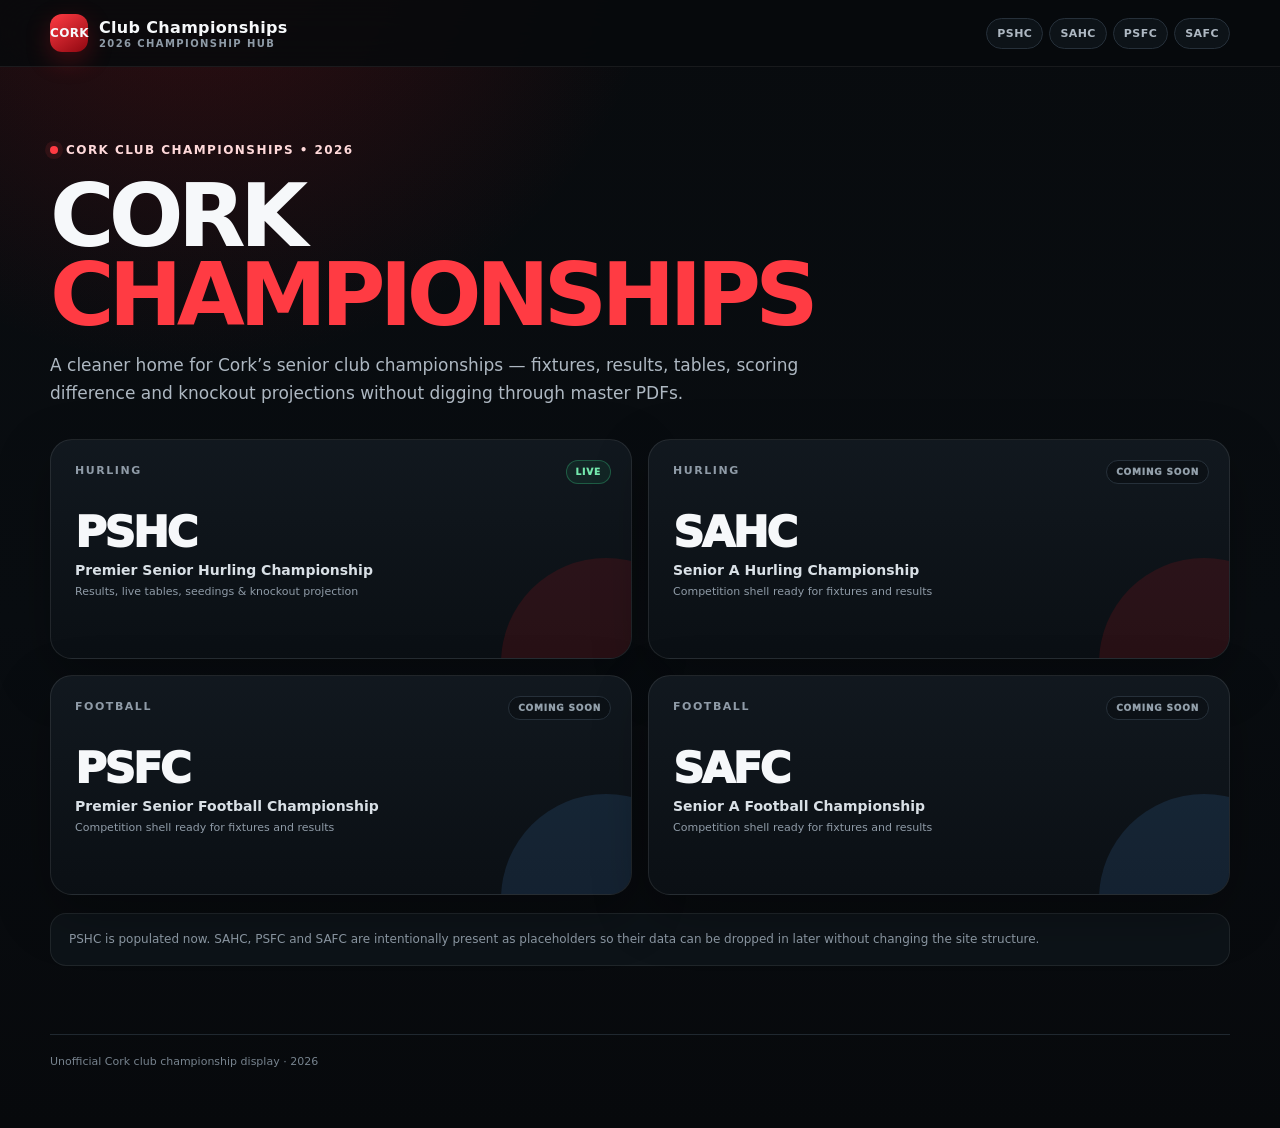
==== index.html @ b7318e48 "Add files via upload" ====
<!doctype html>
<html lang="en"><head><meta charset="utf-8"><meta name="viewport" content="width=device-width,initial-scale=1"><title>Cork Club Championships 2026</title><meta name="description" content="Unofficial clean fixture, result and standings hub for Cork club championships in 2026."><link rel="stylesheet" href="assets/css/site.css"></head>
<body><header class="topbar"><div class="wrap topbar-inner">
      <a href="index.html" class="brand" style="text-decoration:none"><div class="mark">CORK</div><div>Club Championships<small>2026 Championship Hub</small></div></a>
      <div class="topbar-actions"><div class="comp-switch"><a href="pshc.html" class="">PSHC</a><a href="sahc.html" class="">SAHC</a><a href="psfc.html" class="">PSFC</a><a href="safc.html" class="">SAFC</a></div></div>
    </div></header>
<main><div class="wrap portal-hero">
  <div class="eyebrow"><span class="dot"></span>Cork club championships • 2026</div>
  <h1>CORK<br><span style="color:var(--red2)">CHAMPIONSHIPS</span></h1>
  <p class="portal-intro">A cleaner home for Cork’s senior club championships — fixtures, results, tables, scoring difference and knockout projections without digging through master PDFs.</p>
  <div class="competition-grid">
    <a class="competition-card" href="pshc.html"><span class="status-badge live">Live</span><div class="kicker">Hurling</div><div class="competition-abbr">PSHC</div><div class="competition-name">Premier Senior Hurling Championship</div><div class="competition-meta">Results, live tables, seedings & knockout projection</div></a>
    <a class="competition-card" href="sahc.html"><span class="status-badge">Coming soon</span><div class="kicker">Hurling</div><div class="competition-abbr">SAHC</div><div class="competition-name">Senior A Hurling Championship</div><div class="competition-meta">Competition shell ready for fixtures and results</div></a>
    <a class="competition-card football" href="psfc.html"><span class="status-badge">Coming soon</span><div class="kicker">Football</div><div class="competition-abbr">PSFC</div><div class="competition-name">Premier Senior Football Championship</div><div class="competition-meta">Competition shell ready for fixtures and results</div></a>
    <a class="competition-card football" href="safc.html"><span class="status-badge">Coming soon</span><div class="kicker">Football</div><div class="competition-abbr">SAFC</div><div class="competition-name">Senior A Football Championship</div><div class="competition-meta">Competition shell ready for fixtures and results</div></a>
  </div>
  <div class="portal-note">PSHC is populated now. SAHC, PSFC and SAFC are intentionally present as placeholders so their data can be dropped in later without changing the site structure.</div>
</div></main>
<footer class="site-footer"><div class="wrap footer-inner">Unofficial Cork club championship display · 2026</div></footer>
</body></html>
---- assets/css/site.css ----
:root{
  --bg:#070a0d;--panel:#0e1318;--panel2:#121920;--line:#26303a;--muted:#8f9ba7;
  --text:#f6f8fa;--red:#d71920;--red2:#ff3b43;--white:#fff;--green:#39d98a;
  --amber:#ffbf47;--blue:#56a7ff;--shadow:0 18px 55px rgba(0,0,0,.28);
}
*{box-sizing:border-box}html{scroll-behavior:smooth}body{margin:0;background:
radial-gradient(circle at 15% -10%,rgba(215,25,32,.22),transparent 30rem),
linear-gradient(180deg,#080b0e 0%,#090d11 55%,#07090c 100%);color:var(--text);
font-family:Inter,ui-sans-serif,system-ui,-apple-system,BlinkMacSystemFont,"Segoe UI",sans-serif}
a{color:inherit}
.wrap{width:min(1180px,calc(100% - 28px));margin:auto}.topbar{position:sticky;top:0;z-index:30;background:rgba(7,10,13,.84);backdrop-filter:blur(18px);border-bottom:1px solid rgba(255,255,255,.07)}
.topbar-inner{height:66px;display:flex;align-items:center;justify-content:space-between;gap:20px}.brand{display:flex;align-items:center;gap:11px;font-weight:900;letter-spacing:.02em}.mark{width:38px;height:38px;border-radius:12px;background:linear-gradient(145deg,var(--red2),#8f0710);display:grid;place-items:center;font-size:12px;box-shadow:0 8px 24px rgba(215,25,32,.28)}
.brand small{display:block;color:var(--muted);font-weight:700;font-size:10px;letter-spacing:.14em;text-transform:uppercase;margin-top:1px}.nav{display:flex;gap:7px}.nav a{text-decoration:none;color:#cfd7df;font-size:13px;font-weight:750;padding:9px 12px;border-radius:10px}.nav a:hover{background:#151b21;color:white}
.hero{padding:64px 0 30px}.eyebrow{display:inline-flex;align-items:center;gap:8px;color:#ffd9da;font-size:12px;font-weight:850;letter-spacing:.12em;text-transform:uppercase}.dot{width:8px;height:8px;border-radius:50%;background:var(--red2);box-shadow:0 0 0 5px rgba(255,59,67,.1)}
h1{font-size:clamp(44px,8vw,88px);line-height:.9;margin:18px 0 14px;letter-spacing:-.065em}.hero p{max-width:760px;color:#aeb8c2;font-size:17px;line-height:1.6;margin:0}.hero-grid{display:grid;grid-template-columns:1.45fr .85fr;gap:18px;margin-top:34px}.feature,.mini-panel,.section-card{background:linear-gradient(180deg,rgba(18,25,32,.94),rgba(13,18,23,.94));border:1px solid rgba(255,255,255,.08);border-radius:22px;box-shadow:var(--shadow)}
.feature{padding:26px;position:relative;overflow:hidden}.feature:after{content:"";position:absolute;width:260px;height:260px;border-radius:50%;right:-90px;top:-120px;background:rgba(215,25,32,.17);filter:blur(2px)}.kicker{font-size:11px;font-weight:900;letter-spacing:.14em;color:var(--muted);text-transform:uppercase}.feature h2{font-size:30px;margin:8px 0 8px;letter-spacing:-.035em}.feature .date{font-weight:850;color:white}.chips{display:flex;flex-wrap:wrap;gap:8px;margin-top:18px}.chip{font-size:12px;font-weight:800;color:#d7dfe7;border:1px solid var(--line);background:#0a0f13;padding:8px 10px;border-radius:999px}.chip.red{border-color:rgba(255,59,67,.35);color:#ffc8ca;background:rgba(215,25,32,.09)}
.mini-panel{padding:23px}.mini-title{display:flex;align-items:center;justify-content:space-between;margin-bottom:16px}.mini-title strong{font-size:15px}.mini-title span{font-size:11px;color:var(--muted)}.seed-row{display:grid;grid-template-columns:28px 1fr auto;gap:10px;align-items:center;padding:10px 0;border-bottom:1px solid #202830}.seed-row:last-child{border:0}.rank{height:26px;border-radius:8px;background:#1a222a;display:grid;place-items:center;font-size:11px;font-weight:900}.seed-team{font-size:13px;font-weight:800}.seed-role{font-size:10px;color:var(--muted);text-transform:uppercase;letter-spacing:.08em}.bye{color:var(--green);font-size:11px;font-weight:900}
section{padding:34px 0}.section-head{display:flex;align-items:end;justify-content:space-between;gap:18px;margin-bottom:16px}.section-head h2{margin:0;font-size:27px;letter-spacing:-.035em}.section-head p{margin:6px 0 0;color:var(--muted);font-size:13px}.tabs{display:flex;gap:7px;overflow:auto;padding-bottom:2px}.tab{appearance:none;border:1px solid var(--line);background:#10161c;color:#bbc5cf;border-radius:999px;padding:9px 13px;font-size:12px;font-weight:850;cursor:pointer;white-space:nowrap}.tab.active{background:white;color:#0c1014;border-color:white}
.groups{display:grid;grid-template-columns:repeat(3,1fr);gap:14px}.group-card{overflow:hidden;border-radius:18px;background:#0e141a;border:1px solid rgba(255,255,255,.08)}.group-title{padding:15px 16px;background:linear-gradient(90deg,rgba(215,25,32,.18),transparent);display:flex;justify-content:space-between;align-items:center}.group-title strong{font-size:14px}.group-title span{font-size:10px;color:var(--muted);font-weight:800}.table-wrap{overflow-x:auto}table{width:100%;border-collapse:collapse;font-size:12px}th{color:#788692;font-size:9px;text-transform:uppercase;letter-spacing:.08em;text-align:right;font-weight:900;padding:10px 8px;border-bottom:1px solid #222c35}th:first-child,td:first-child{text-align:left}td{padding:12px 8px;border-bottom:1px solid #1c252d;text-align:right;font-variant-numeric:tabular-nums}.teamcell{font-weight:800;min-width:116px}.pos{display:inline-grid;place-items:center;width:22px;height:22px;border-radius:7px;background:#1c242c;font-size:10px;margin-right:7px}.pos.q{background:rgba(57,217,138,.13);color:#6ce5a8}.pos.r{background:rgba(255,59,67,.13);color:#ff8186}.diff.posv{color:#74e8ad;font-weight:800}.diff.negv{color:#ff8388;font-weight:800}.pts{font-weight:950;color:white}
.fixture-grid{display:grid;grid-template-columns:repeat(2,1fr);gap:12px}.fixture{background:#0e141a;border:1px solid rgba(255,255,255,.08);border-radius:17px;padding:16px;display:grid;grid-template-columns:76px 1fr auto;gap:15px;align-items:center;transition:.18s}.fixture:hover{transform:translateY(-2px);border-color:#394652}.fx-date{font-size:10px;color:var(--muted);font-weight:850;text-transform:uppercase;letter-spacing:.07em}.fx-date b{display:block;color:white;font-size:19px;letter-spacing:-.04em;margin-top:3px}.teams{min-width:0}.round{font-size:9px;color:var(--red2);font-weight:950;letter-spacing:.09em;text-transform:uppercase;margin-bottom:5px}.matchup{font-size:15px;font-weight:900;white-space:nowrap;overflow:hidden;text-overflow:ellipsis}.venue{font-size:11px;color:#8d99a5;margin-top:4px;white-space:nowrap;overflow:hidden;text-overflow:ellipsis}.score{font-size:17px;font-weight:950;letter-spacing:-.02em;text-align:right}.score small{display:block;color:var(--muted);font-size:9px;text-transform:uppercase;letter-spacing:.08em;margin-top:3px}.upcoming .score{color:#9ba8b4;font-size:12px}.tag-live{display:inline-flex;border:1px solid rgba(255,191,71,.28);background:rgba(255,191,71,.08);color:#ffd27c;font-size:9px;font-weight:900;padding:5px 7px;border-radius:999px;text-transform:uppercase;letter-spacing:.08em}
.knockout{display:grid;grid-template-columns:1fr 1fr 1fr;gap:14px;align-items:start}.round-col{background:#0d1318;border:1px solid rgba(255,255,255,.08);border-radius:19px;padding:14px}.round-col h3{margin:2px 4px 12px;font-size:13px}.slot{border:1px solid #27323b;background:#10171d;border-radius:14px;padding:13px;margin-top:9px}.slot-head{display:flex;justify-content:space-between;gap:10px;font-size:9px;color:var(--muted);font-weight:900;text-transform:uppercase;letter-spacing:.08em}.slot-team{font-size:13px;font-weight:850;margin-top:7px}.slot-team + .slot-team{margin-top:5px}.slot-note{font-size:10px;color:#7f8b96;margin-top:7px;line-height:1.4}.relegation{margin-top:14px;border-color:rgba(255,59,67,.24);background:linear-gradient(180deg,rgba(215,25,32,.08),#10171d)}
.rule-alert{margin-top:12px;border:1px solid rgba(255,191,71,.28);background:rgba(255,191,71,.07);border-radius:14px;padding:12px}.rule-alert.active{border-color:rgba(255,59,67,.45);background:rgba(215,25,32,.11)}.rule-kicker{font-size:9px;font-weight:950;letter-spacing:.1em;text-transform:uppercase;color:var(--amber)}.rule-alert.active .rule-kicker{color:#ff8f94}.rule-text{font-size:11px;line-height:1.5;color:#c4ced7;margin-top:5px}.scenario{margin-top:8px;padding-top:8px;border-top:1px solid rgba(255,255,255,.08);font-size:10px;line-height:1.45;color:#94a1ad}.scenario strong{color:#e7edf2}.rule-pill{display:inline-flex;align-items:center;border-radius:999px;padding:4px 7px;font-size:8px;font-weight:950;text-transform:uppercase;letter-spacing:.08em;background:rgba(255,191,71,.11);color:#ffd27c;margin-left:5px;vertical-align:1px}.rule-pill.active{background:rgba(255,59,67,.14);color:#ff9da1}.unresolved{color:var(--amber)}
.footer{padding:35px 0 70px;color:#7f8a95;font-size:11px;line-height:1.6}.footer-inner{border-top:1px solid #202830;padding-top:20px;display:flex;justify-content:space-between;gap:20px;flex-wrap:wrap}.footer a{color:#bdc7d1}.hide{display:none!important}
@media(max-width:900px){.hero-grid,.knockout{grid-template-columns:1fr}.groups{grid-template-columns:1fr}.fixture-grid{grid-template-columns:1fr}.nav{display:none}.hero{padding-top:42px}.feature h2{font-size:24px}.section-head{align-items:flex-start;flex-direction:column}.tabs{width:100%}}
@media(max-width:560px){.wrap{width:min(100% - 18px,1180px)}.topbar-inner{height:58px}.brand{font-size:14px}.mark{width:34px;height:34px}.hero{padding-top:33px}.hero p{font-size:14px}h1{font-size:52px}.feature,.mini-panel{border-radius:18px;padding:19px}.fixture{grid-template-columns:62px 1fr auto;gap:10px;padding:13px}.matchup{font-size:13px}.score{font-size:14px}.group-card{border-radius:15px}section{padding:26px 0}}


/* Multi-competition shell */
.home-link{display:inline-flex;align-items:center;gap:7px;text-decoration:none;color:#cfd7df;font-size:12px;font-weight:850;padding:8px 10px;border-radius:10px;border:1px solid var(--line);background:#0d1318}.home-link:hover{background:#151b21;color:#fff}
.comp-switch{display:flex;gap:6px;overflow:auto;scrollbar-width:none}.comp-switch::-webkit-scrollbar{display:none}.comp-switch a{text-decoration:none;font-size:11px;font-weight:900;letter-spacing:.04em;padding:8px 10px;border-radius:999px;border:1px solid var(--line);color:#aeb8c2;white-space:nowrap;background:#0d1318}.comp-switch a.active{background:#fff;color:#0c1014;border-color:#fff}.comp-switch a:hover{border-color:#46535f;color:#fff}.comp-switch a.active:hover{color:#0c1014}
.topbar-actions{display:flex;align-items:center;gap:10px;min-width:0}
.portal-hero{padding:72px 0 36px}.portal-hero h1{max-width:900px}.portal-intro{max-width:780px;color:#aeb8c2;font-size:17px;line-height:1.65}
.competition-grid{display:grid;grid-template-columns:repeat(2,1fr);gap:16px;margin-top:32px}.competition-card{position:relative;overflow:hidden;display:block;text-decoration:none;background:linear-gradient(180deg,rgba(18,25,32,.96),rgba(11,16,21,.96));border:1px solid rgba(255,255,255,.09);border-radius:22px;padding:24px;min-height:220px;box-shadow:var(--shadow);transition:.2s}.competition-card:hover{transform:translateY(-3px);border-color:#3a4650}.competition-card:after{content:"";position:absolute;width:210px;height:210px;border-radius:50%;right:-80px;bottom:-110px;background:rgba(215,25,32,.14)}.competition-card.football:after{background:rgba(86,167,255,.12)}.competition-abbr{font-size:43px;line-height:1;font-weight:950;letter-spacing:-.055em;margin-top:34px}.competition-name{font-size:14px;font-weight:850;margin-top:8px;color:#d9e0e6}.competition-meta{font-size:11px;color:var(--muted);margin-top:7px}.status-badge{position:absolute;top:20px;right:20px;border-radius:999px;padding:6px 9px;font-size:9px;font-weight:950;letter-spacing:.09em;text-transform:uppercase;border:1px solid var(--line);color:#93a0ab;background:#0c1116}.status-badge.live{color:#74e8ad;border-color:rgba(57,217,138,.3);background:rgba(57,217,138,.08)}
.portal-note{margin-top:18px;padding:16px 18px;border:1px solid rgba(255,255,255,.08);background:#0d1318;border-radius:16px;color:#8f9ba7;font-size:12px;line-height:1.55}
.placeholder-hero{padding:70px 0 24px}.placeholder-panel{margin-top:30px;background:linear-gradient(180deg,rgba(18,25,32,.95),rgba(11,16,21,.95));border:1px solid rgba(255,255,255,.09);border-radius:22px;padding:28px;box-shadow:var(--shadow)}.placeholder-panel h2{margin:0 0 8px;font-size:26px;letter-spacing:-.035em}.placeholder-panel p{margin:0;color:#9da9b4;line-height:1.6;max-width:720px}.placeholder-grid{display:grid;grid-template-columns:repeat(3,1fr);gap:12px;margin-top:22px}.placeholder-box{border:1px solid #222d36;background:#0b1116;border-radius:15px;padding:16px}.placeholder-box strong{display:block;font-size:12px}.placeholder-box span{display:block;margin-top:5px;color:#71808c;font-size:10px;line-height:1.4}.coming{display:inline-flex;margin-top:18px;border-radius:999px;padding:7px 10px;font-size:9px;font-weight:950;text-transform:uppercase;letter-spacing:.1em;color:#ffd27c;background:rgba(255,191,71,.08);border:1px solid rgba(255,191,71,.25)}
.site-footer{padding:32px 0 60px;color:#77838e;font-size:11px}.site-footer .footer-inner{border-top:1px solid #202830;padding-top:20px}
@media(max-width:900px){.competition-grid{grid-template-columns:1fr}.placeholder-grid{grid-template-columns:1fr}.comp-switch{max-width:58vw}.topbar-actions .home-link{display:none}}
@media(max-width:560px){.portal-hero,.placeholder-hero{padding-top:38px}.competition-card{min-height:185px;padding:19px}.competition-abbr{font-size:38px}.comp-switch{max-width:70vw}.topbar-inner{gap:8px}.brand>div:last-child{display:none}}
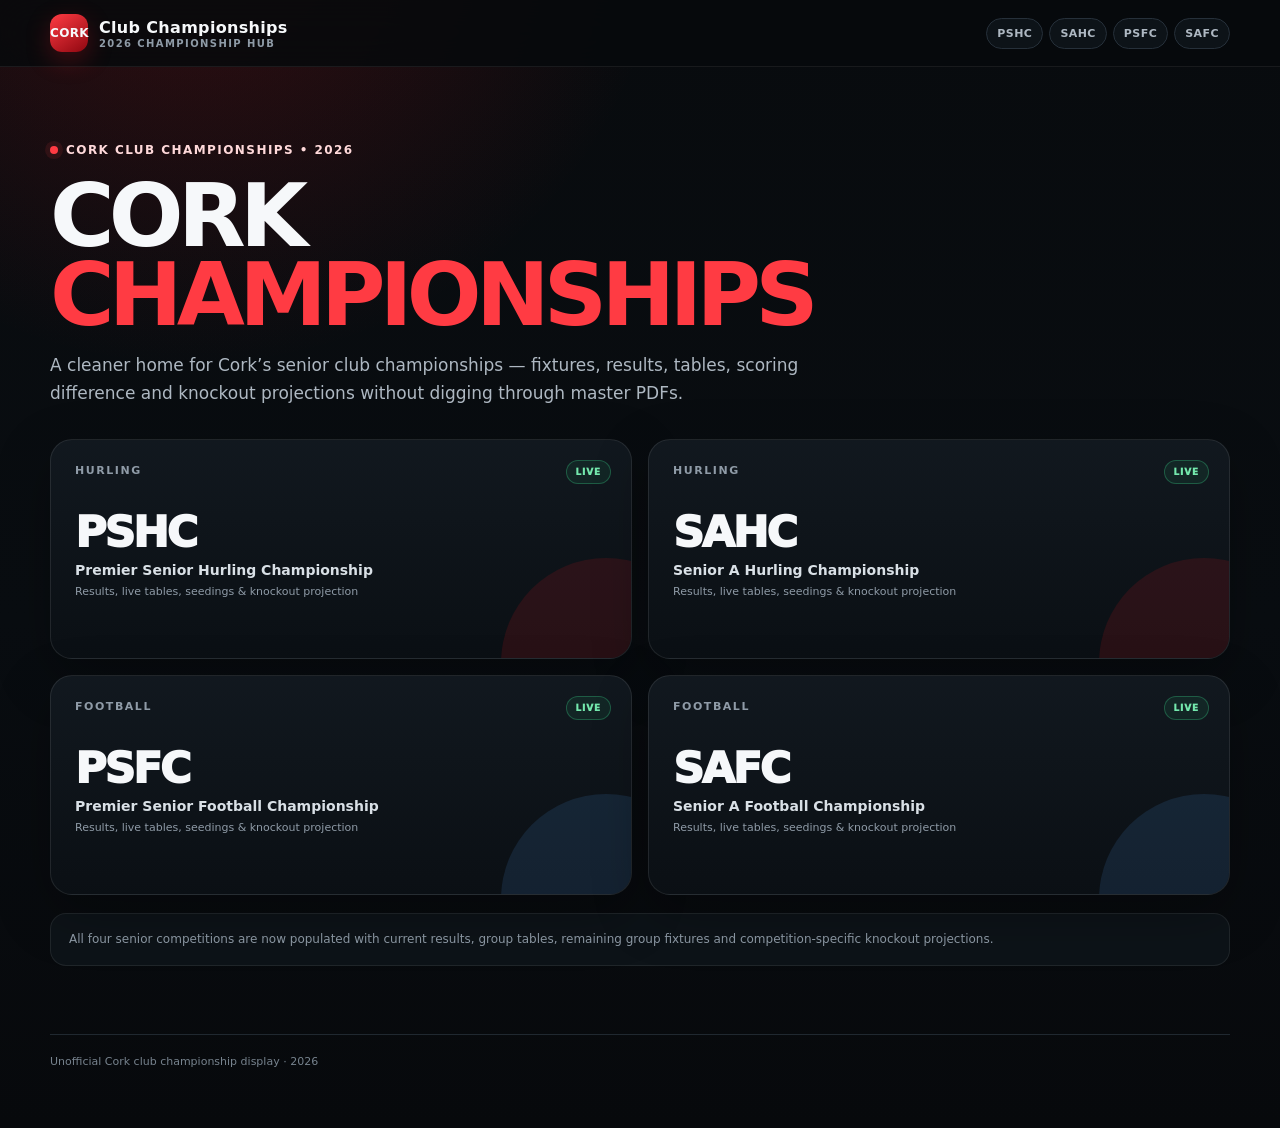
==== commit d0934169: "Add files via upload" ====
--- a/index.html
+++ b/index.html
@@ -10,11 +10,11 @@
   <p class="portal-intro">A cleaner home for Cork’s senior club championships — fixtures, results, tables, scoring difference and knockout projections without digging through master PDFs.</p>
   <div class="competition-grid">
     <a class="competition-card" href="pshc.html"><span class="status-badge live">Live</span><div class="kicker">Hurling</div><div class="competition-abbr">PSHC</div><div class="competition-name">Premier Senior Hurling Championship</div><div class="competition-meta">Results, live tables, seedings & knockout projection</div></a>
-    <a class="competition-card" href="sahc.html"><span class="status-badge">Coming soon</span><div class="kicker">Hurling</div><div class="competition-abbr">SAHC</div><div class="competition-name">Senior A Hurling Championship</div><div class="competition-meta">Competition shell ready for fixtures and results</div></a>
-    <a class="competition-card football" href="psfc.html"><span class="status-badge">Coming soon</span><div class="kicker">Football</div><div class="competition-abbr">PSFC</div><div class="competition-name">Premier Senior Football Championship</div><div class="competition-meta">Competition shell ready for fixtures and results</div></a>
-    <a class="competition-card football" href="safc.html"><span class="status-badge">Coming soon</span><div class="kicker">Football</div><div class="competition-abbr">SAFC</div><div class="competition-name">Senior A Football Championship</div><div class="competition-meta">Competition shell ready for fixtures and results</div></a>
+    <a class="competition-card" href="sahc.html"><span class="status-badge live">Live</span><div class="kicker">Hurling</div><div class="competition-abbr">SAHC</div><div class="competition-name">Senior A Hurling Championship</div><div class="competition-meta">Results, live tables, seedings & knockout projection</div></a>
+    <a class="competition-card football" href="psfc.html"><span class="status-badge live">Live</span><div class="kicker">Football</div><div class="competition-abbr">PSFC</div><div class="competition-name">Premier Senior Football Championship</div><div class="competition-meta">Results, live tables, seedings & knockout projection</div></a>
+    <a class="competition-card football" href="safc.html"><span class="status-badge live">Live</span><div class="kicker">Football</div><div class="competition-abbr">SAFC</div><div class="competition-name">Senior A Football Championship</div><div class="competition-meta">Results, live tables, seedings & knockout projection</div></a>
   </div>
-  <div class="portal-note">PSHC is populated now. SAHC, PSFC and SAFC are intentionally present as placeholders so their data can be dropped in later without changing the site structure.</div>
+  <div class="portal-note">All four senior competitions are now populated with current results, group tables, remaining group fixtures and competition-specific knockout projections.</div>
 </div></main>
 <footer class="site-footer"><div class="wrap footer-inner">Unofficial Cork club championship display · 2026</div></footer>
 </body></html>
--- a/assets/css/site.css
+++ b/assets/css/site.css
@@ -36,3 +36,64 @@
 .site-footer{padding:32px 0 60px;color:#77838e;font-size:11px}.site-footer .footer-inner{border-top:1px solid #202830;padding-top:20px}
 @media(max-width:900px){.competition-grid{grid-template-columns:1fr}.placeholder-grid{grid-template-columns:1fr}.comp-switch{max-width:58vw}.topbar-actions .home-link{display:none}}
 @media(max-width:560px){.portal-hero,.placeholder-hero{padding-top:38px}.competition-card{min-height:185px;padding:19px}.competition-abbr{font-size:38px}.comp-switch{max-width:70vw}.topbar-inner{gap:8px}.brand>div:last-child{display:none}}
+
+/* Compact PSHC header */
+.pshc-hero-compact{padding:30px 0 12px}
+.pshc-title-line{display:flex;align-items:baseline;justify-content:space-between;gap:22px;flex-wrap:wrap}
+.pshc-hero-compact h1{font-size:clamp(34px,5vw,56px);line-height:1;margin:0;letter-spacing:-.055em;white-space:nowrap}
+.pshc-hero-compact h1 span{color:var(--red2)}
+.pshc-hero-compact p{margin-top:8px;max-width:none;font-size:13px;line-height:1.45;color:#8f9ba7}
+.next-round-inline{font-size:13px;font-weight:800;color:#d8e0e7;border-left:2px solid var(--red2);padding-left:12px;white-space:nowrap}
+.next-round-inline strong{color:#ff8d92;text-transform:uppercase;font-size:10px;letter-spacing:.08em;margin-right:4px}
+.seed-strip-wrap{background:#0d1318;border:1px solid rgba(255,255,255,.08);border-radius:16px;padding:13px 15px;margin-bottom:14px}
+.seed-strip-wrap .mini-title{margin-bottom:9px}
+.seed-strip{display:grid;grid-template-columns:repeat(6,minmax(0,1fr));gap:7px}
+.seed-strip .seed-row{display:block;border:1px solid #222c35;background:#10171d;border-radius:11px;padding:9px;min-width:0}
+.seed-strip .rank{width:22px;height:22px;display:inline-grid;margin-bottom:7px}
+.seed-strip .seed-team{font-size:12px;white-space:nowrap;overflow:hidden;text-overflow:ellipsis}
+.seed-strip .seed-role{font-size:8px;margin-top:3px;white-space:nowrap;overflow:hidden;text-overflow:ellipsis}
+.seed-strip .bye{font-size:8px;margin-top:5px}
+@media(max-width:900px){.seed-strip{grid-template-columns:repeat(3,1fr)}.next-round-inline{white-space:normal}}
+@media(max-width:560px){.pshc-hero-compact{padding:20px 0 8px}.pshc-title-line{gap:8px}.pshc-hero-compact h1{font-size:38px}.next-round-inline{width:100%;font-size:11px}.pshc-hero-compact p{font-size:11px}.seed-strip{grid-template-columns:repeat(2,1fr)}}
+
+/* Round-by-round fixture/results display */
+.rounds-grid{display:grid;grid-template-columns:repeat(3,1fr);gap:14px;align-items:start}
+.round-card{overflow:hidden;border-radius:18px;background:#0e141a;border:1px solid rgba(255,255,255,.08)}
+.round-title{min-height:62px;padding:14px 16px;background:linear-gradient(90deg,rgba(215,25,32,.18),transparent);display:flex;justify-content:space-between;align-items:center;gap:12px}
+.round-title>div{min-width:0}.round-title strong{display:block;font-size:15px}.round-title span:not(.round-status){display:block;margin-top:3px;font-size:9px;color:var(--muted);font-weight:800;white-space:nowrap;overflow:hidden;text-overflow:ellipsis}
+.round-status{flex:0 0 auto;border-radius:999px;padding:5px 7px;font-size:8px;font-weight:950;letter-spacing:.08em;text-transform:uppercase;border:1px solid var(--line)}
+.round-status.complete{color:#74e8ad;border-color:rgba(57,217,138,.28);background:rgba(57,217,138,.08)}
+.round-status.upcoming{color:#ffd27c;border-color:rgba(255,191,71,.28);background:rgba(255,191,71,.08)}
+.round-match{padding:12px 14px;border-top:1px solid #1c252d}
+.round-match:first-child{border-top:0}
+.round-match-meta{display:flex;justify-content:space-between;gap:10px;margin-bottom:7px;color:#7e8b96;font-size:8px;font-weight:900;text-transform:uppercase;letter-spacing:.07em}
+.round-match-meta span:last-child{text-align:right}
+.round-team-row{display:flex;align-items:center;justify-content:space-between;gap:12px;min-height:27px;font-size:12px}
+.round-team-row+.round-team-row{border-top:1px solid rgba(255,255,255,.035)}
+.round-team-name{font-weight:800;min-width:0;white-space:nowrap;overflow:hidden;text-overflow:ellipsis}
+.round-team-row strong{flex:0 0 auto;font-size:14px;font-weight:950;font-variant-numeric:tabular-nums;letter-spacing:-.02em;color:#e8edf2}
+.round-team-row.winner .round-team-name,.round-team-row.winner strong{color:#fff}
+.round-team-row.winner .round-team-name{font-weight:950}
+.round-match.upcoming .round-team-row strong{color:#66737f}
+.round-venue{margin-top:6px;color:#65727d;font-size:9px;white-space:nowrap;overflow:hidden;text-overflow:ellipsis}
+@media(max-width:900px){.rounds-grid{grid-template-columns:1fr}}
+@media(max-width:560px){.round-card{border-radius:15px}.round-match{padding:11px 12px}.round-team-row{font-size:12px}.round-team-row strong{font-size:13px}}
+
+/* Fixtures/results integrated into each group card */
+.group-schedule{border-top:1px solid #26313a;background:#0b1116}
+.group-schedule-label{padding:10px 14px 8px;color:#8794a0;font-size:9px;font-weight:950;letter-spacing:.1em;text-transform:uppercase}
+.group-round{border-top:1px solid #1b252d;padding:0 13px 11px}
+.group-round-head{display:flex;align-items:center;justify-content:space-between;gap:10px;padding:9px 0 7px}
+.group-round-head strong{font-size:10px;text-transform:uppercase;letter-spacing:.06em;color:#dce3e9}
+.group-round-head span{font-size:8px;color:#74818c;font-weight:800;text-align:right}
+.group-round.upcoming .group-round-head strong{color:#ffd27c}
+.group-game{padding:7px 0 8px;border-top:1px solid rgba(255,255,255,.045)}
+.group-game:first-of-type{border-top:0}
+.group-game-meta{display:flex;justify-content:space-between;gap:10px;margin-bottom:3px;color:#65727d;font-size:8px}
+.group-game-meta span:last-child{min-width:0;white-space:nowrap;overflow:hidden;text-overflow:ellipsis;text-align:right}
+.group-game-team{display:flex;align-items:center;justify-content:space-between;gap:10px;min-height:23px;font-size:11px}
+.group-game-team span{font-weight:800;min-width:0;white-space:nowrap;overflow:hidden;text-overflow:ellipsis}
+.group-game-team strong{font-size:12px;font-weight:950;font-variant-numeric:tabular-nums;color:#dce3e9}
+.group-game-team.winner span,.group-game-team.winner strong{color:#fff}
+.group-round.upcoming .group-game-team strong{color:#61707c}
+@media(max-width:560px){.group-round{padding-left:11px;padding-right:11px}.group-game-team{font-size:11px}.group-game-team strong{font-size:12px}}
